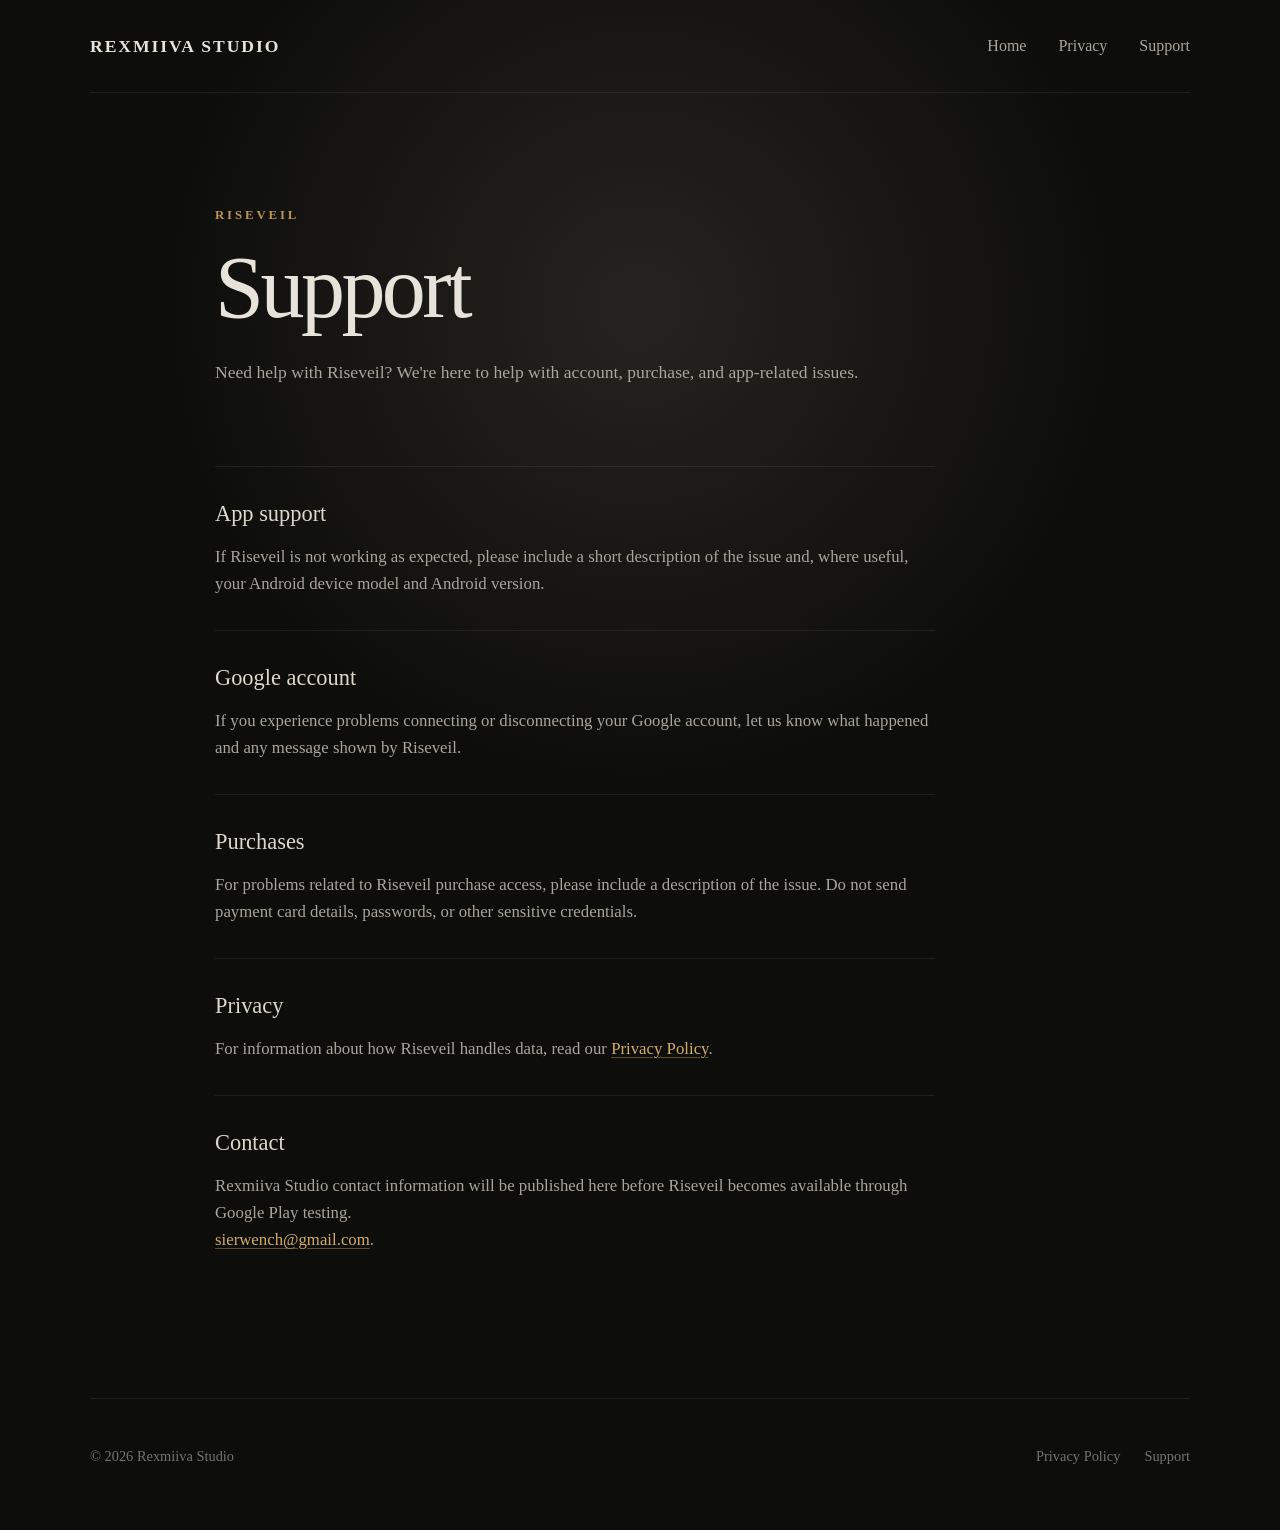
==== support/index.html @ 45bcc786 "feat: create Rexmiiva Studio website" ====
<!doctype html>
<html lang="en">
  <head>
    <meta charset="UTF-8" />
    <meta name="viewport" content="width=device-width, initial-scale=1.0" />

    <meta
      name="description"
      content="Support for Riseveil by Rexmiiva Studio."
    />

    <title>Support | Rexmiiva Studio</title>

    <link rel="stylesheet" href="../css/style.css" />
  </head>

  <body>
    <header>
      <a href="../">Rexmiiva Studio</a>

      <nav aria-label="Main navigation">
        <a href="../">Home</a>
        <a href="../privacy/">Privacy</a>
        <a href="./" aria-current="page">Support</a>
      </nav>
    </header>

    <main class="support-page">
      <section class="support-hero">
        <p class="eyebrow">Riseveil</p>

        <h1>Support</h1>

        <p class="support-intro">
          Need help with Riseveil? We're here to help with account, purchase,
          and app-related issues.
        </p>
      </section>

      <section class="support-content">
        <div class="support-item">
          <h2>App support</h2>

          <p>
            If Riseveil is not working as expected, please include a short
            description of the issue and, where useful, your Android device
            model and Android version.
          </p>
        </div>

        <div class="support-item">
          <h2>Google account</h2>

          <p>
            If you experience problems connecting or disconnecting your Google
            account, let us know what happened and any message shown by
            Riseveil.
          </p>
        </div>

        <div class="support-item">
          <h2>Purchases</h2>

          <p>
            For problems related to Riseveil purchase access, please include a
            description of the issue. Do not send payment card details,
            passwords, or other sensitive credentials.
          </p>
        </div>

        <div class="support-item">
          <h2>Privacy</h2>

          <p>
            For information about how Riseveil handles data, read our
            <a href="../privacy/">Privacy Policy</a>.
          </p>
        </div>

        <div class="support-item">
          <h2>Contact</h2>

          <p>
            Rexmiiva Studio contact information will be published here before
            Riseveil becomes available through Google Play testing.
            <br />
            <a href="mailto:sierwench@gmail.com">sierwench@gmail.com</a>.
          </p>
        </div>
      </section>
    </main>

    <footer>
      <p>&copy; 2026 Rexmiiva Studio</p>

      <nav aria-label="Footer navigation">
        <a href="../privacy/">Privacy Policy</a>
        <a href="./">Support</a>
      </nav>
    </footer>
  </body>
</html>
---- css/style.css ----
/* ---------- Base ---------- */

* {
  box-sizing: border-box;
}

html {
  scroll-behavior: smooth;
}

body {
  margin: 0;
  min-height: 100vh;

  font-family: Georgia, "Times New Roman", serif;
  color: #e8e3da;
  background:
    radial-gradient(circle at 50% 20%, #25231f 0%, transparent 35%),
    #0d0d0c;

  line-height: 1.6;
}

a {
  color: inherit;
  text-decoration: none;
}

a:hover {
  color: #d2ad68;
}


/* ---------- Header ---------- */

header {
  width: min(1100px, 90%);
  margin: 0 auto;
  padding: 2rem 0;

  display: flex;
  justify-content: space-between;
  align-items: center;

  border-bottom: 1px solid rgba(255, 255, 255, 0.08);
}

header > a {
  font-size: 1.1rem;
  font-weight: bold;
  letter-spacing: 0.12rem;
  text-transform: uppercase;
}

header nav {
  display: flex;
  gap: 2rem;
}

header nav a {
  color: #aaa49a;
  transition: color 0.2s ease;
}


/* ---------- Main ---------- */

main {
  width: min(1100px, 90%);
  margin: 0 auto;
}


/* ---------- Headings ---------- */

h1,
h2 {
  margin: 0;

  line-height: 1.05;
  font-weight: normal;
}

h1 {
  max-width: 850px;
  font-size: clamp(3.5rem, 9vw, 7.5rem);
  letter-spacing: -0.04em;
}

h2 {
  font-size: clamp(3rem, 7vw, 6rem);
}


/* ---------- Home ---------- */

.home-page > section {
  min-height: 70vh;

  display: flex;
  flex-direction: column;
  justify-content: center;

  padding: 5rem 0;
}

.home-page > section:first-child {
  max-width: 800px;
}

.home-page > section > p:first-child {
  margin-bottom: 0.5rem;

  color: #b99455;

  font-size: 0.8rem;
  font-weight: bold;
  letter-spacing: 0.18rem;
  text-transform: uppercase;
}

.home-page > section > p:not(:first-child) {
  max-width: 650px;
  margin-top: 2rem;

  color: #aaa49a;
  font-size: 1.1rem;
}


/* ---------- Riseveil ---------- */

.home-page > section:nth-child(2) {
  min-height: 65vh;

  border-top: 1px solid rgba(255, 255, 255, 0.08);
}

.home-page > section:nth-child(2) h2 {
  color: #ded7ca;
}


/* ---------- Legal pages ---------- */

.legal-page {
  width: min(850px, 90%);
}

.legal-page article {
  padding: 7rem 0;
}

.legal-page .eyebrow {
  margin: 0 0 1rem;

  color: #b99455;

  font-size: 0.8rem;
  font-weight: bold;
  letter-spacing: 0.18rem;
  text-transform: uppercase;
}

.legal-page h1 {
  font-size: clamp(3rem, 7vw, 5.5rem);
}

.legal-updated {
  margin-top: 1.5rem;

  color: #77736c;
  font-size: 0.9rem;
}

.legal-content {
  max-width: 720px;
  margin-top: 4rem;

  color: #aaa49a;
  font-size: 1.05rem;
}

.legal-content section {
  display: block;

  min-height: auto;
  margin: 0 0 3rem;
  padding: 0;

  border: 0;
}

.legal-content h2 {
  margin: 0 0 1rem;

  color: #ded7ca;

  font-size: 1.4rem;
  line-height: 1.3;
}

.legal-content p {
  max-width: none;
  margin: 0 0 1.25rem;

  color: #aaa49a;
  font-size: 1.05rem;
}


/* ---------- Support ---------- */

.support-page {
  width: min(850px, 90%);
}

.support-hero {
  padding: 7rem 0 5rem;
}

.support-hero .eyebrow {
  margin: 0 0 1rem;

  color: #b99455;

  font-size: 0.8rem;
  font-weight: bold;
  letter-spacing: 0.18rem;
  text-transform: uppercase;
}

.support-hero h1 {
  font-size: clamp(3rem, 7vw, 5.5rem);
}

.support-intro {
  max-width: 650px;
  margin: 1.5rem 0 0;

  color: #aaa49a;
  font-size: 1.1rem;
}

.support-content {
  max-width: 720px;
  padding-bottom: 7rem;
}

.support-item {
  padding: 2rem 0;

  border-top: 1px solid rgba(255, 255, 255, 0.08);
}

.support-item h2 {
  margin: 0 0 1rem;

  color: #ded7ca;

  font-size: 1.4rem;
  line-height: 1.3;
}

.support-item p {
  margin: 0;

  color: #aaa49a;
  font-size: 1.05rem;
}

.support-item p + p {
  margin-top: 1rem;
}

.support-item a {
  color: #d2ad68;

  text-decoration: underline;
  text-decoration-color: rgba(210, 173, 104, 0.4);
  text-underline-offset: 0.2rem;

  transition:
    color 0.2s ease,
    text-decoration-color 0.2s ease;
}

.support-item a:hover {
  color: #e5c78e;
  text-decoration-color: currentColor;
}


/* ---------- Footer ---------- */

footer {
  width: min(1100px, 90%);
  margin: 0 auto;
  padding: 2rem 0 3rem;

  display: flex;
  justify-content: space-between;
  align-items: center;

  color: #77736c;
  font-size: 0.9rem;

  border-top: 1px solid rgba(255, 255, 255, 0.08);
}

footer nav {
  display: flex;
  gap: 1.5rem;
}

footer a {
  transition: color 0.2s ease;
}


/* ---------- Mobile ---------- */

@media (max-width: 650px) {
  header {
    align-items: flex-start;
    gap: 1.5rem;
  }

  header nav {
    gap: 1rem;
  }

  .home-page > section {
    min-height: 65vh;
    padding: 4rem 0;
  }

  .legal-page article {
    padding: 4rem 0;
  }

  .legal-content {
    margin-top: 3rem;
  }

  .support-hero {
    padding: 4rem 0 3rem;
  }

  .support-content {
    padding-bottom: 4rem;
  }

  h1 {
    font-size: clamp(3rem, 16vw, 5rem);
  }

  .legal-page h1,
  .support-hero h1 {
    font-size: clamp(2.75rem, 14vw, 4.5rem);
  }

  footer {
    flex-direction: column;
    align-items: flex-start;
    gap: 1rem;
  }
}
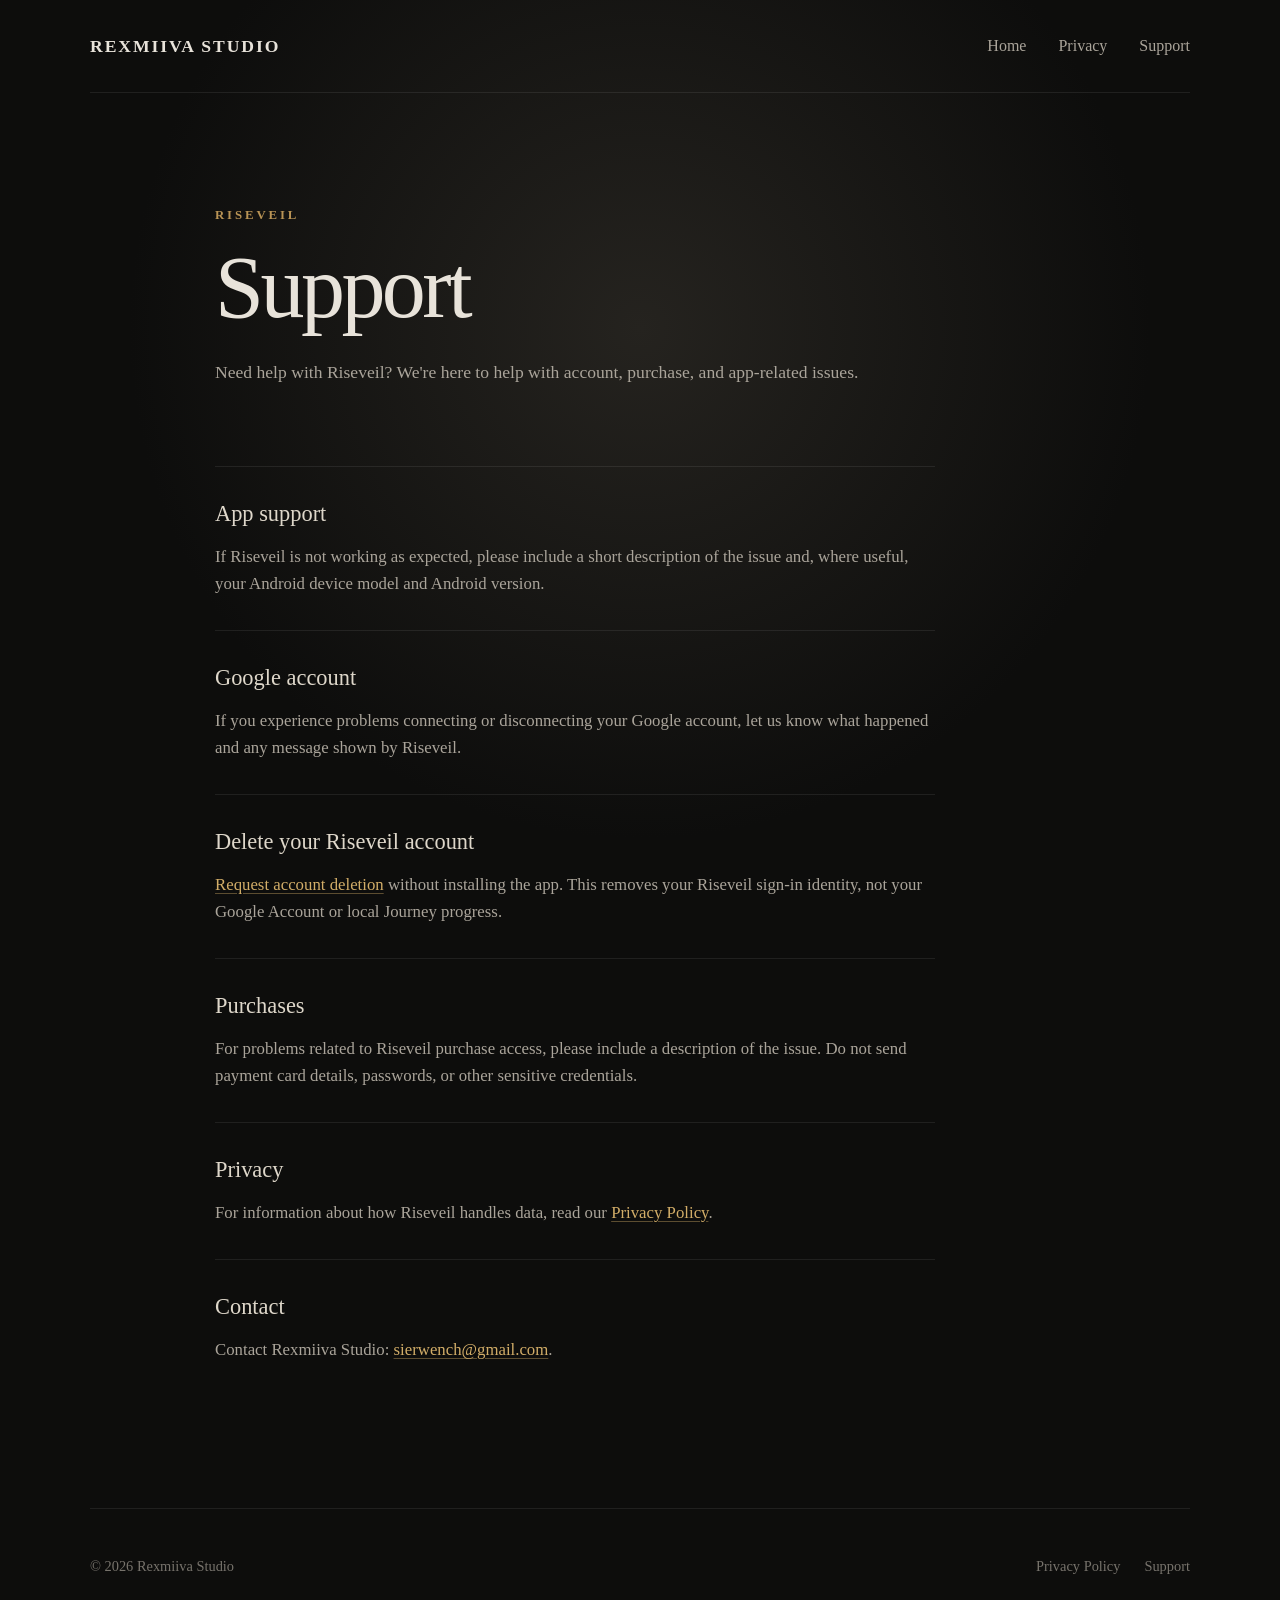
==== commit 2bd1da90: "feat: add account deletion information" ====
--- a/support/index.html
+++ b/support/index.html
@@ -59,6 +59,13 @@
         </div>
 
         <div class="support-item">
+          <h2>Delete your Riseveil account</h2>
+          <p><a href="../account-deletion/">Request account deletion</a> without
+            installing the app. This removes your Riseveil sign-in identity,
+            not your Google Account or local Journey progress.</p>
+        </div>
+
+        <div class="support-item">
           <h2>Purchases</h2>
 
           <p>
@@ -81,9 +88,7 @@
           <h2>Contact</h2>
 
           <p>
-            Rexmiiva Studio contact information will be published here before
-            Riseveil becomes available through Google Play testing.
-            <br />
+            Contact Rexmiiva Studio:
             <a href="mailto:sierwench@gmail.com">sierwench@gmail.com</a>.
           </p>
         </div>
